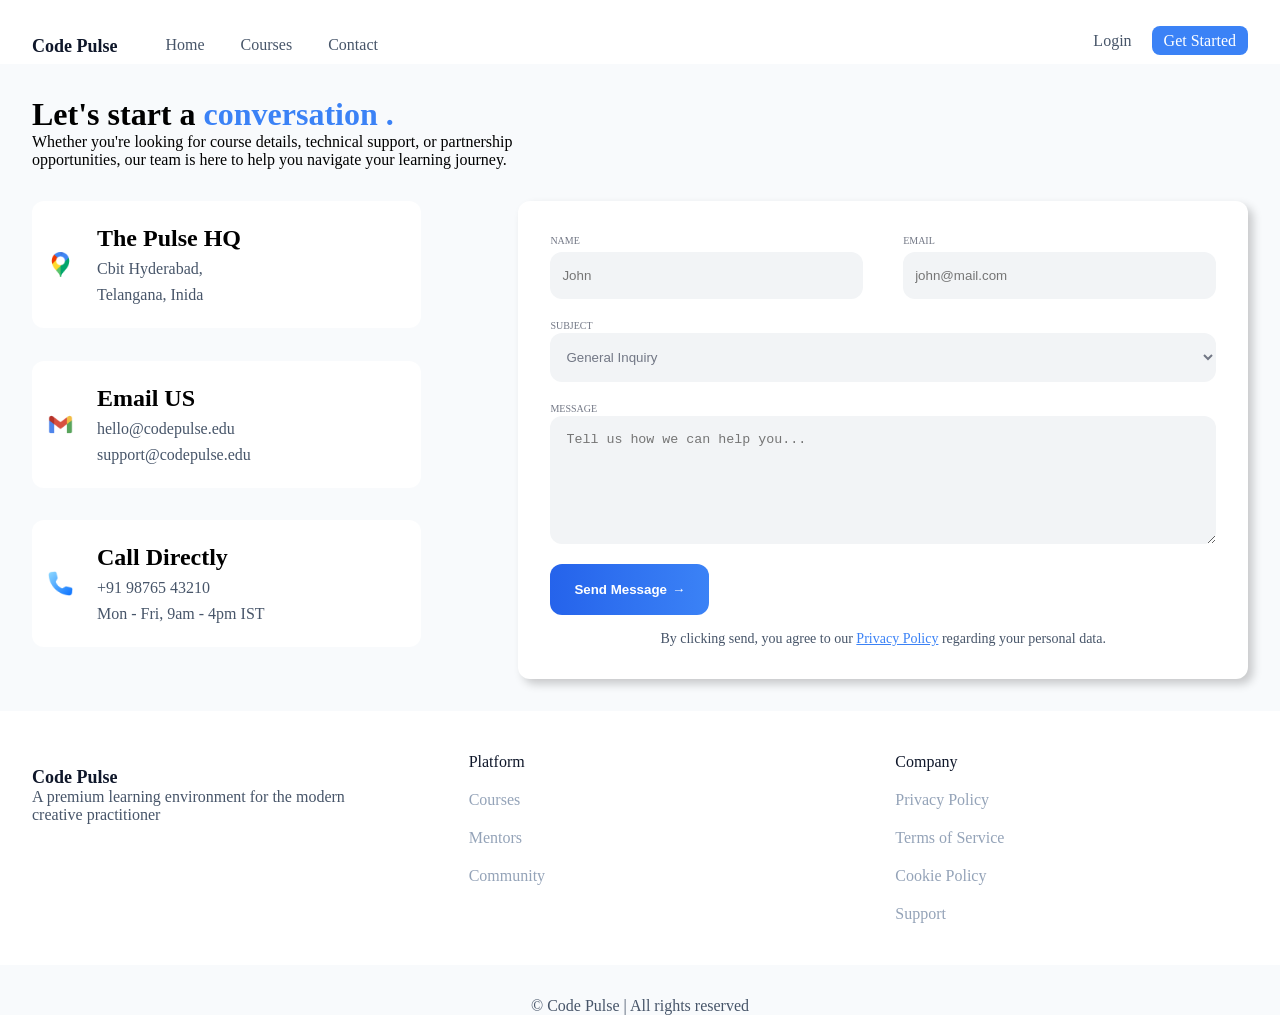
==== contact.html @ 3a41e740 "version1" ====
<!DOCTYPE html>
<html lang="en">
<head>
    <meta charset="UTF-8">
    <meta name="viewport" content="width=device-width, initial-scale=1.0">
    <link rel="stylesheet" href="styles/header.css">
    <link rel="stylesheet" href="styles/footer.css">
    <link rel="stylesheet" href="styles/contact.css">
</head>
<body>
    <div id="header"></div>

    <h1 class="title">Let's start a <span class="toPrimary">conversation .</span></h1>
    <p class="title-description">Whether you're looking for course details, technical support, or partnership <br> opportunities, our team is here to help you navigate your learning journey.</p>
    <div class="main">
        <div class="company-details">
            <div class="contact-element">
                <img src="images/locationIcon.png" alt="">
                <div class="contact-details">
                    <h2>The Pulse HQ</h2>
                    <p>Cbit Hyderabad,</p>
                    <p>Telangana, Inida</p>
                </div>
            </div>
            <div class="contact-element">
                <img src="images/emailIcon.png" alt="">
                <div class="contact-details">
                    <h2>Email US</h2>
                    <p>hello@codepulse.edu</p>
                    <p>support@codepulse.edu</p>
                </div>
            </div>
            <div class="contact-element">
                <img src="images/contactIcon.png" alt="">
                <div class="contact-details">
                    <h2>Call Directly</h2>
                    <p>+91 98765 43210</p>
                    <p>Mon - Fri, 9am - 4pm IST</p>
                </div>
            </div>
        </div>
        <div id="form">
            <form>
                <div class="name-email">
                    <label for="name">NAME</label>
                    <label for="email">EMAIL</label>
                    <input id="username" type="text" for="name" class="base-style" placeholder="John" required>
                    <input id="user-email" type="eamil" for="email" class="base-style" placeholder="john@mail.com" required>
                    <p id="username-message-box"></p>
                    <p id="user-email-message-box"></p>
                </div>
                <label for="subject">SUBJECT</label><br>
                <select name="subject" class="base-style">
                    <option value="1">General Inquiry</option>
                    <option value="2">Course Enrollment</option>
                    <option value="3">Technical Support</option>
                    <option value="4">Business Partnership</option>
                </select>
                <label for="message">MESSAGE</label>
                <textarea id="textarea-message" class="base-style" name="message" placeholder="Tell us how we can help you..."></textarea>
                <p id="textarea-message-box"></p>
                <button class="btn-primary" type="submit">Send Message <span class="arrow">→</span></button>
            </form>
            <p class="terms-conditions">By clicking send, you agree to our <a href="#">Privacy Policy</a> regarding your personal data.</p>
            
        </div>
    </div>
    <div id="footer"></div>
    <script src="scripts/contact.js" type="module"></script>
</body>
</html>
---- styles/header.css ----
*{
    box-sizing: border-box;
    margin: 0;
    padding: 0;
}

:root{
    --primary-text-clr: #0f172a;
    --secondary-text-clr: #475569;
    --muted-text-clr: #94a3b8;
    --color-primary: #3b82f6;
    --color-primary-hover: #2563eb;
    --color-bg: #ffffff;
    --color-bg-alt: #f8fafc;
    --color-border: #e2e8f0;
    --color-success: #10b981; 
    --color-error: #ef4444;
}

header{
    padding: 2rem;
    display: flex;
    justify-content: space-between;
    background-color: var(--color-bg);
    height: 4rem;
}

.left-part{
    display: flex;
    margin-top: 4px;
}

.brand-name{
    font-size: 18px;
    font-weight: bold;
    color: var(--primary-text-clr);
    margin-right: 2rem;
}

.navbar a, .login-option{
    text-decoration: none;
    color: var(--secondary-text-clr);
    margin: 1rem;
}

.get-started-btn{
    text-decoration: none;
    padding: 6px 12px;
    border-radius: 8px;
    background-color: var(--color-primary);
    color: var(--color-bg);
    border: none;
    transition: background-color 0.2s ease-in-out;
    &:hover{
        background-color: var(--color-primary-hover);
    }
    cursor: pointer;
}
---- styles/footer.css ----
/* :root{
    --primary-text-clr: #0f172a;
    --secondary-text-clr: #475569;
    --muted-text-clr: #94a3b8;
    --color-primary: #3b82f6;
    --color-primary-hover: #2563eb;
    --color-bg: #ffffff;
    --color-bg-alt: #f8fafc;
    --color-border: #e2e8f0;
    --color-success: #10b981; 
    --color-error: #ef4444;
} */

.grid{
    margin-top: 2rem;
    display: grid;
    grid-template-columns: repeat(3, 1fr);
    &>div{
        padding: 2rem;
    }
    background-color: var(--color-bg);
}
.brand-title{
    margin-top: 1.5rem;
    color: var(--primary-text-clr);
    font-size: 18px;
    font-weight: 600;
}
.description{
    color: var(--secondary-text-clr);
}
li{
    padding: 10px;
    color: var(--muted-text-clr);
}
ul{
    list-style: none;
    .first-child{
        color: var(--primary-text-clr)
    }
}
.copyright-message{
    color: var(--secondary-text-clr);
    display: flex;
    margin-top: 2rem;
    justify-content: center;
    align-items: center;
}
---- styles/contact.css ----
.toPrimary{
    color: var(--color-primary);
}
body{
    background-color: var(--color-bg-alt);    
}
.main{
    margin: 2rem;
    display: grid;
    grid-template-columns: 40% 60%;
}
.title, .title-description{
    margin-left: 2rem;
}
.title{
    margin-top: 2rem;
}
#form{
    padding: 2rem;
    background-color: var(--color-bg);
    border-radius: 12px;
    box-shadow: 5px 5px 10px rgb(0, 0, 0, 0.2);
    &>form {
        color: #727785;
        *{color: inherit}
        button{
            color: white;
        }
        h1{
            font-size: 24px;
            font-weight: bold;
            line-height: 1.2;
        }
        p{
            font-size: 16px;
            line-height: 26px;
        }
        label{
            font-size: 10px;
            line-height: 15px;
        }
        input{
            margin-top: 4px;
        }
        select{
            width: 100%;
            padding: 16px 12px;
        }
        textarea{
            height: 8rem;
            padding: 1rem;
        }
    }
}
.base-style{
    width: 100%;
    padding: 16px 12px;
    background-color: #F2F4F6;
    border-radius: 12px;
    border: none;
    margin-bottom: 1rem;
}
.name-email{
    display: grid;
    grid-template-columns: 47% 47%;
    column-gap: 6%;
}
.btn-primary{
    background: linear-gradient(to right, var(--color-primary-hover), var(--color-primary));
    border-radius: 12px;
    padding: 18px 24px;
    color: white;
    border: none;
    cursor: pointer;
    display: flex;
    align-items: center;
    justify-content: space-between;
    font-weight: bold;
    &:hover{
        .arrow {
            transform: translateX(10px); 
        }
    }
}
.send-message-icon{
    width: 20px;
    margin-left: 10px;
    color: white;
    overflow: hidden;
    transition: transform 0.3s ease;
}
.arrow {
    display: inline-block;
    margin-left: 5px;
    transition: transform 0.3s ease;
}
.company-details{
    display: flex;
    flex-direction: column;
    justify-content: space-between;
}
.contact-element{
    width: 80%;
    display: flex;
    align-items: center;
    padding: 1rem;
    background-color: var(--color-bg);
    border-radius: 12px;
    img{
        width: 25px;
        height: 25px;
        margin-right: 1rem;
        transition: width 0.3s ease,
                    height 0.3s ease;
    }
    &:hover{
        &>img{
            width: 35px;
            height: 35px;
        }
    }
    margin-bottom: 2rem;
}
.contact-details{
    &>*{margin: 0.5rem}
    p{
        color: var(--secondary-text-clr);
    }
}
.terms-conditions{
    margin-top: 1rem;
   text-align: center;
   font-size: 14px; 
   color: var(--secondary-text-clr);
    &>a{
        color: var(--color-primary);
    }
}
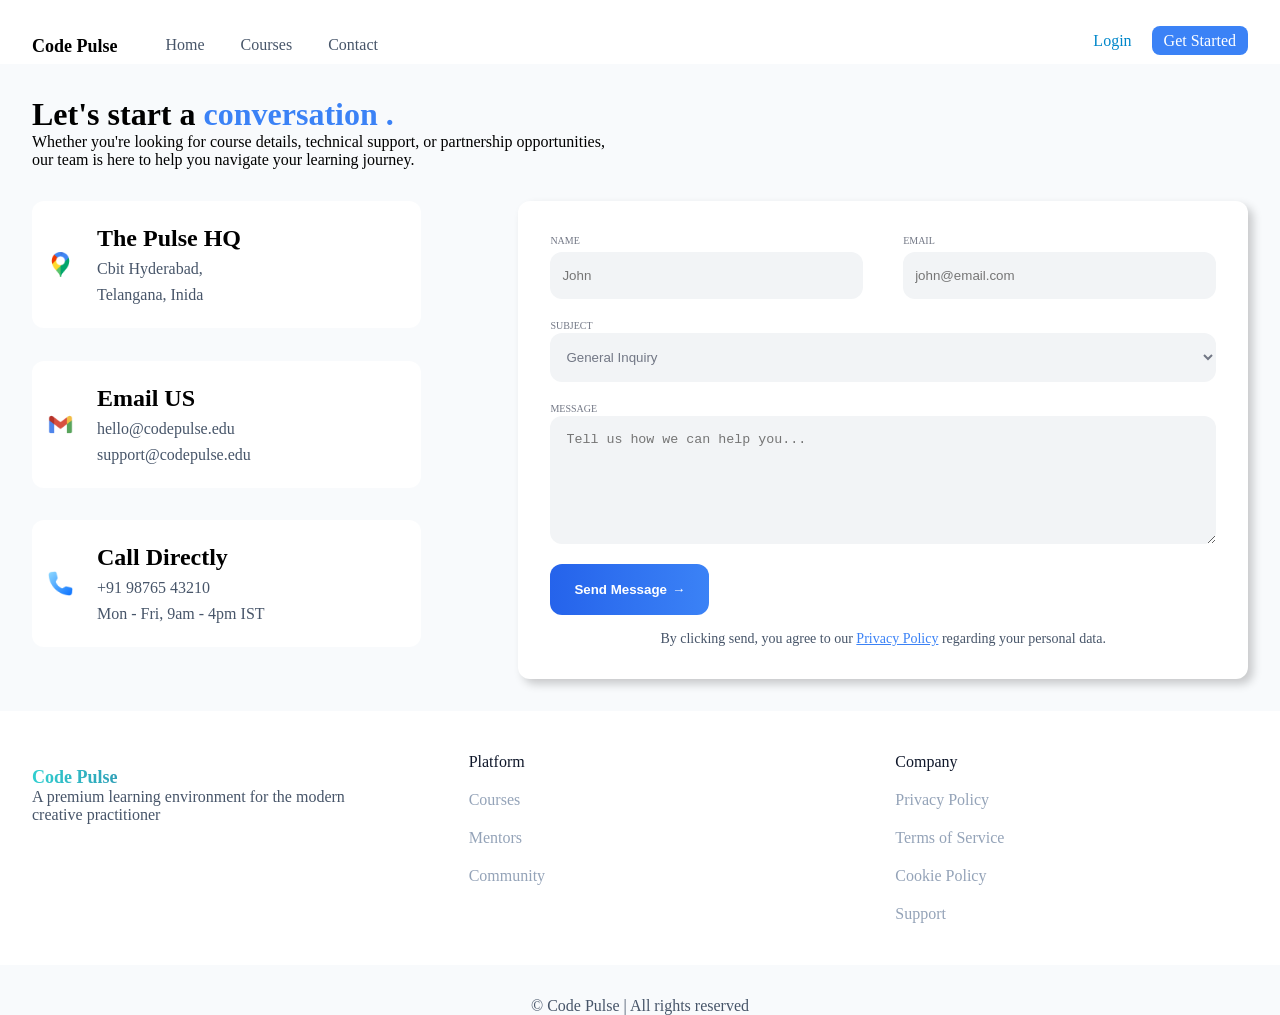
==== commit 2d375975: "update course-img, tutor-img" ====
--- a/contact.html
+++ b/contact.html
@@ -11,7 +11,7 @@
     <div id="header"></div>
 
     <h1 class="title">Let's start a <span class="toPrimary">conversation .</span></h1>
-    <p class="title-description">Whether you're looking for course details, technical support, or partnership <br> opportunities, our team is here to help you navigate your learning journey.</p>
+    <p class="title-description">Whether you're looking for course details, technical support, or partnership opportunities, <br> our team is here to help you navigate your learning journey.</p>
     <div class="main">
         <div class="company-details">
             <div class="contact-element">
@@ -45,7 +45,7 @@
                     <label for="name">NAME</label>
                     <label for="email">EMAIL</label>
                     <input id="username" type="text" for="name" class="base-style" placeholder="John" required>
-                    <input id="user-email" type="eamil" for="email" class="base-style" placeholder="john@mail.com" required>
+                    <input id="user-email" type="eamil" for="email" class="base-style" placeholder="john@email.com" required>
                     <p id="username-message-box"></p>
                     <p id="user-email-message-box"></p>
                 </div>
--- a/styles/header.css
+++ b/styles/header.css
@@ -33,7 +33,6 @@
 .brand-name{
     font-size: 18px;
     font-weight: bold;
-    color: var(--primary-text-clr);
     margin-right: 2rem;
 }
 
@@ -57,4 +56,28 @@
     cursor: pointer;
 }
 
+.hover-underline-animation {
+    position: relative;
+    color: #0087ca;
+    text-decoration: none;
+  }
+  
+  .hover-underline-animation::after {
+    content: '';
+    position: absolute;
+    width: 100%;
+    transform: scaleX(0);
+    height: 2px;
+    bottom: 0;
+    left: 0;
+    background-color: #0087ca;
+    transform-origin: bottom right;
+    transition: transform 0.25s ease-out;
+  }
+  
+  .hover-underline-animation:hover::after {
+    transform: scaleX(1);
+    transform-origin: bottom left;
+  }
 
+
--- a/styles/footer.css
+++ b/styles/footer.css
@@ -25,6 +25,11 @@
     color: var(--primary-text-clr);
     font-size: 18px;
     font-weight: 600;
+    background: linear-gradient(to right,#30cfd0, #330867);
+    background-clip: text;
+    -webkit-background-clip: text;
+    color: transparent;
+    -webkit-text-fill-color: transparent;
 }
 .description{
     color: var(--secondary-text-clr);
